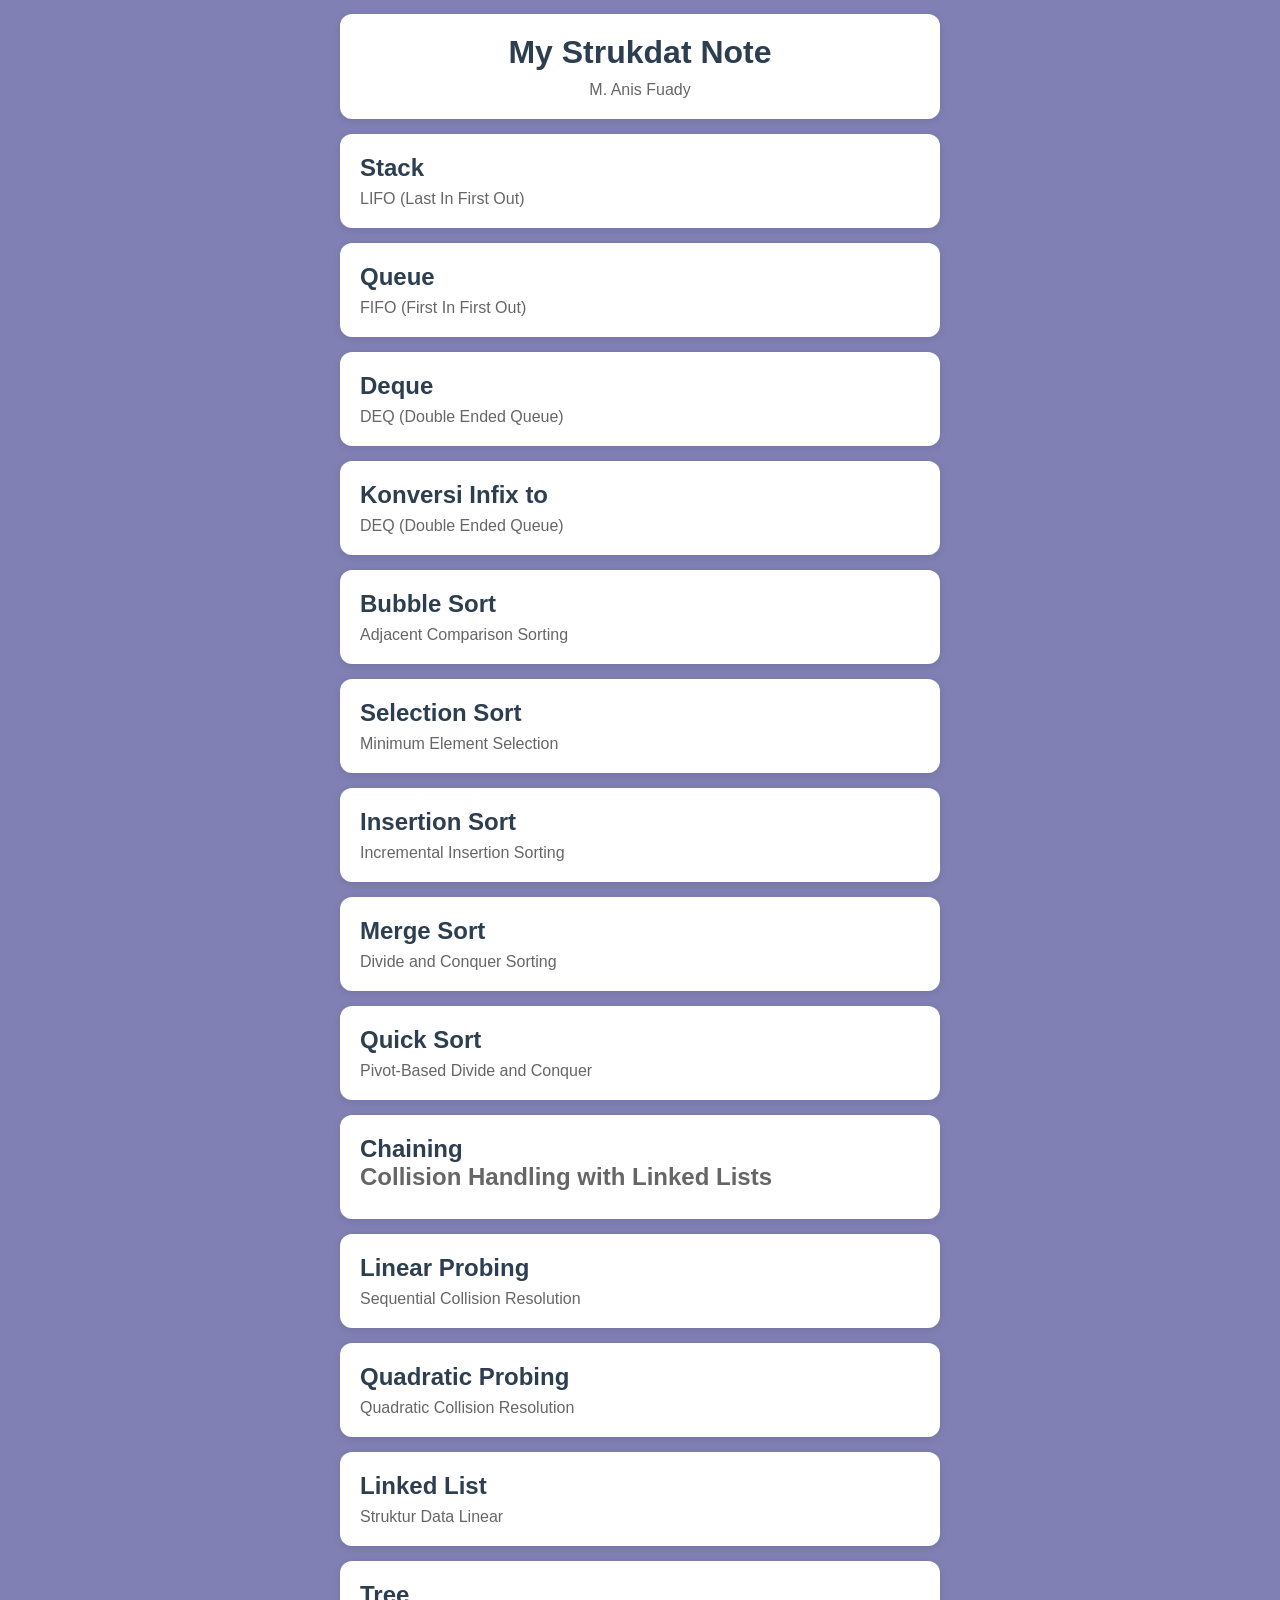
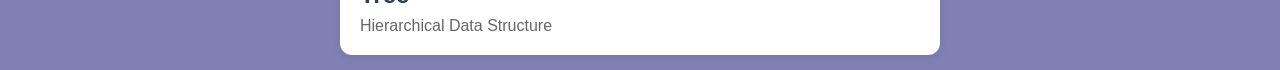
==== index.html @ 8b0de470 "first commit" ====
<!doctype html>
<html lang="id">
  <head>
    <meta charset="UTF-8" />
    <meta name="viewport" content="width=device-width, initial-scale=1.0" />
    <title>Pilih Struktur Data</title>
    <link rel="stylesheet" href="style.css" />
  </head>
  <body>
    <div class="container">
      <div class="cardd">
          <h1>My Strukdat Note</h1>
          <p>M. Anis Fuady</p>
        </div>

      <a href="Stack.html" class="menu">
        <div class="card">
          <h2>Stack</h2>
          <p>LIFO (Last In First Out)</p>
        </div>
      </a>

      <a href="Queue.html" class="menu">
        <div class="card">
          <h2>Queue</h2>
          <p>FIFO (First In First Out)</p>
        </div>
      </a>

      <a href="Deque.html" class="menu">
        <div class="card">
          <h2>Deque</h2>
          <p>DEQ (Double Ended Queue)</p>
        </div>
      </a>

      <a href="Konversi_Infix_to.html" class="menu">
        <div class="card">
          <h2>Konversi Infix to</h2>
          <p>DEQ (Double Ended Queue)</p>
        </div>
      </a>

      <a href="Bubble_Sort.html" class="menu">
        <div class="card">
          <h2>Bubble Sort</h2>
          <p>Adjacent Comparison Sorting</p>
        </div>
      </a>

      <a href="Selection_Sort.html" class="menu">
        <div class="card">
          <h2>Selection Sort</h2>
          <p>Minimum Element Selection</p>
        </div>
      </a>

      <a href="Insertion_Sort.html" class="menu">
        <div class="card">
          <h2>Insertion Sort</h2>
          <p>Incremental Insertion Sorting</p>
        </div>
      </a>

      <a href="Merge_Sort.html" class="menu">
        <div class="card">
          <h2>Merge Sort</h2>
          <p>Divide and Conquer Sorting</p>
        </div>
      </a>

      <a href="Quick_Sort.html" class="menu">
        <div class="card">
          <h2>Quick Sort</h2>
          <p>Pivot-Based Divide and Conquer</p>
        </div>
      </a>

      <a href="Chaining.html" class="menu">
        <div class="card">
          <h2>Chaining</h>
          <p>Collision Handling with Linked Lists</p>
        </div>
      </a>

      <a href="Linier_Probing.html.html" class="menu">
        <div class="card">
          <h2>Linear Probing</h2>
          <p>Sequential Collision Resolution</p>
        </div>
      </a>

      <a href="Quadratic_Probing.html" class="menu">
        <div class="card">
          <h2>Quadratic Probing</h2>
          <p>Quadratic Collision Resolution</p>
        </div>
      </a>

      <a href="linkedlist.html" class="menu">
        <div class="card">
          <h2>Linked List</h2>
          <p>Struktur Data Linear</p>
        </div>
      </a>

      <a href="Tree.html" class="menu">
        <div class="card">
          <h2>Tree</h2>
          <p>Hierarchical Data Structure</p>
        </div>
      </a>
    </div>
  </body>
</html>
---- style.css ----
* {
  margin: 00;
  padding: 0;
  box-sizing: border-box;
  font-family: Arial, sans-serif;
}

body {
  background: rgb(128, 128, 180);
  min-height: 100vh;
  display: flex;
  justify-content: center;
  align-items: center;
}

.container {
  width: 90%;
  max-width: 600px;
}

h1 {
  text-align: center;
  margin-bottom: 10px;
  color: #2c3e50;
}

.menu {
  text-decoration: none;
}

.cardd {
  display: grid;
  background: white;
  padding: 20px;
  margin-top: 14px;
  margin-bottom: 15px;
  border-radius: 12px;
  box-shadow: 0 2px 8px rgba(0, 0, 0, 0.1);
  transition: 0.3s;
  cursor: pointer;
  justify-items: center;
  align-items: center;
}

.cardd p {
  color: #666;
}

.card {
  background: white;
  padding: 20px;
  margin-bottom: 15px;
  border-radius: 12px;
  box-shadow: 0 2px 8px rgba(0, 0, 0, 0.1);
  transition: 0.3s;
  cursor: pointer;
}

.card:hover {
  transform: translateY(-5px);
  box-shadow: 0 5px 15px rgba(0, 0, 0, 0.2);
}

.card h2 {
  color: #2c3e50;
  margin-bottom: 8px;
}

.card p {
  color: #666;
}
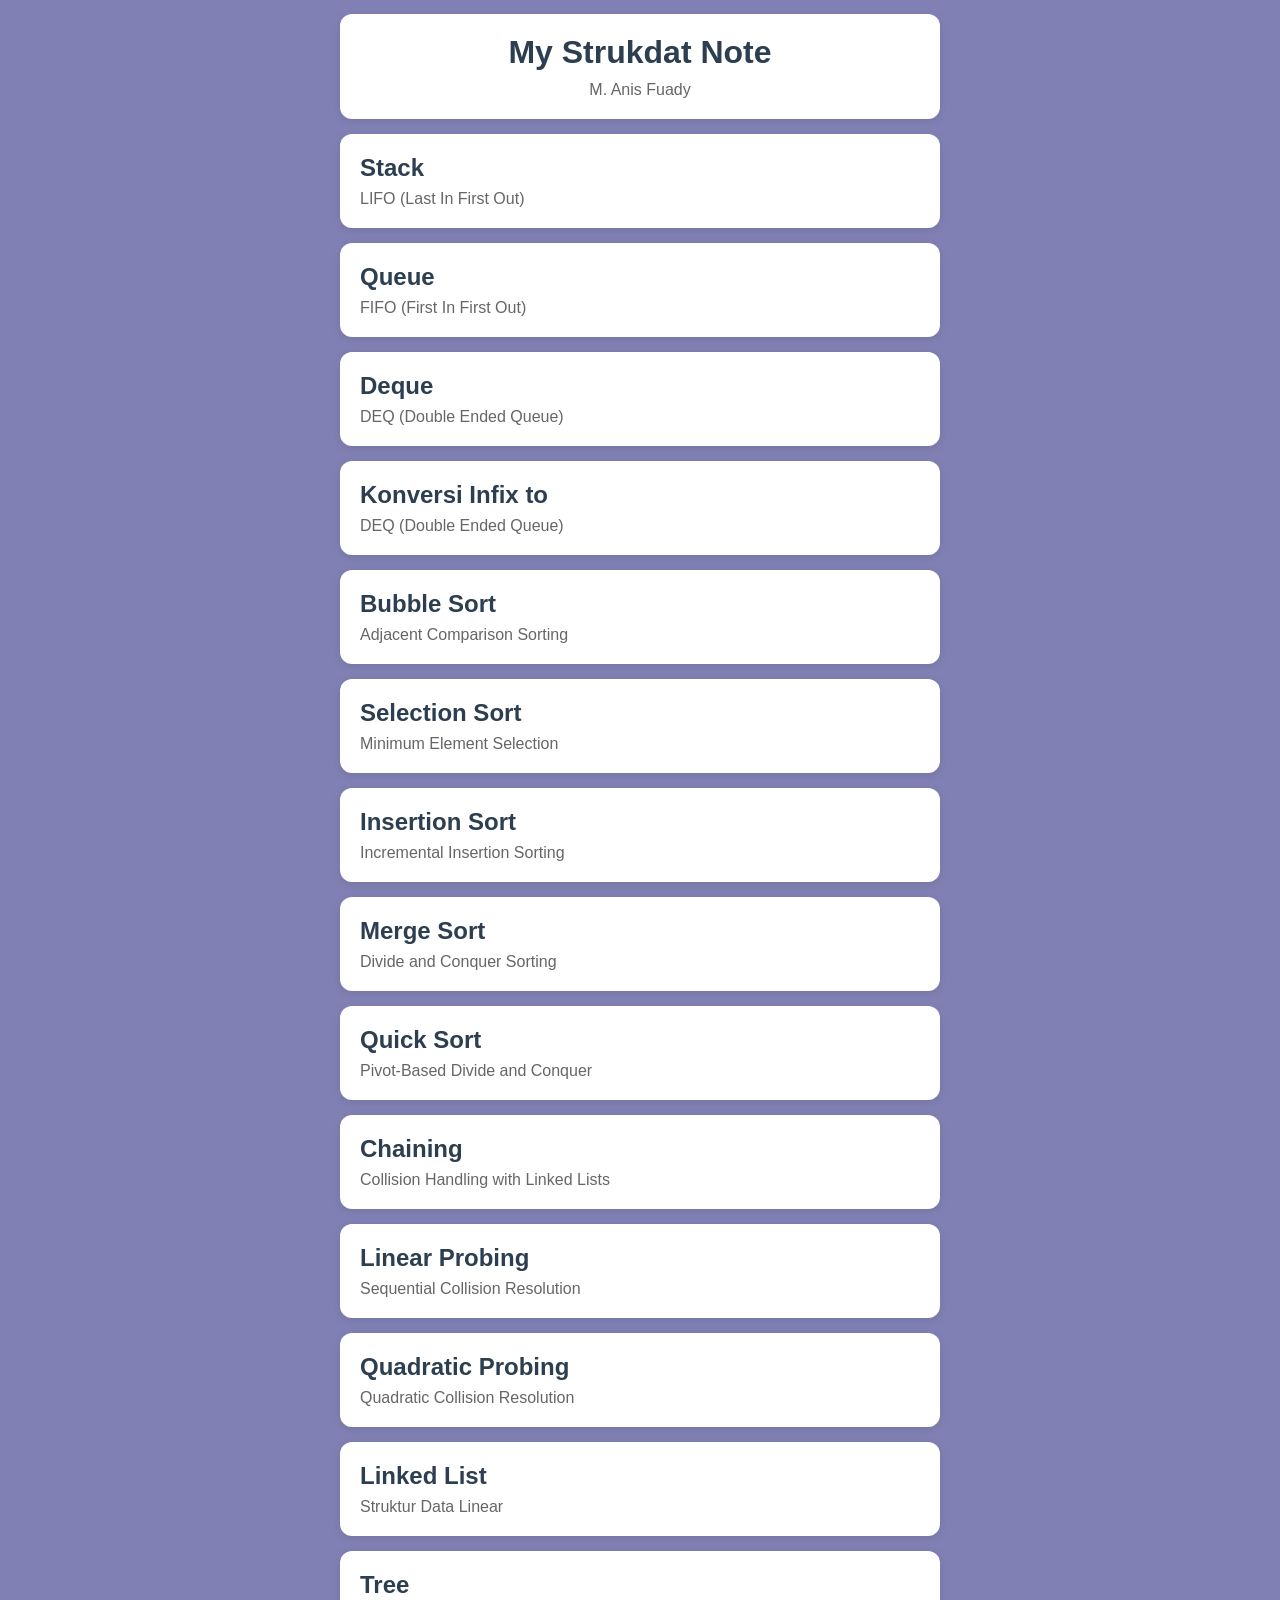
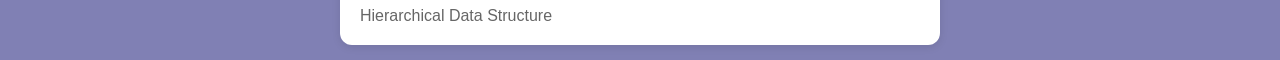
==== commit b5a8a641: "perbaikan eror" ====
--- a/index.html
+++ b/index.html
@@ -9,9 +9,9 @@
   <body>
     <div class="container">
       <div class="cardd">
-          <h1>My Strukdat Note</h1>
-          <p>M. Anis Fuady</p>
-        </div>
+        <h1>My Strukdat Note</h1>
+        <p>M. Anis Fuady</p>
+      </div>
 
       <a href="Stack.html" class="menu">
         <div class="card">
@@ -78,7 +78,7 @@
 
       <a href="Chaining.html" class="menu">
         <div class="card">
-          <h2>Chaining</h>
+          <h2>Chaining</h2>
           <p>Collision Handling with Linked Lists</p>
         </div>
       </a>
